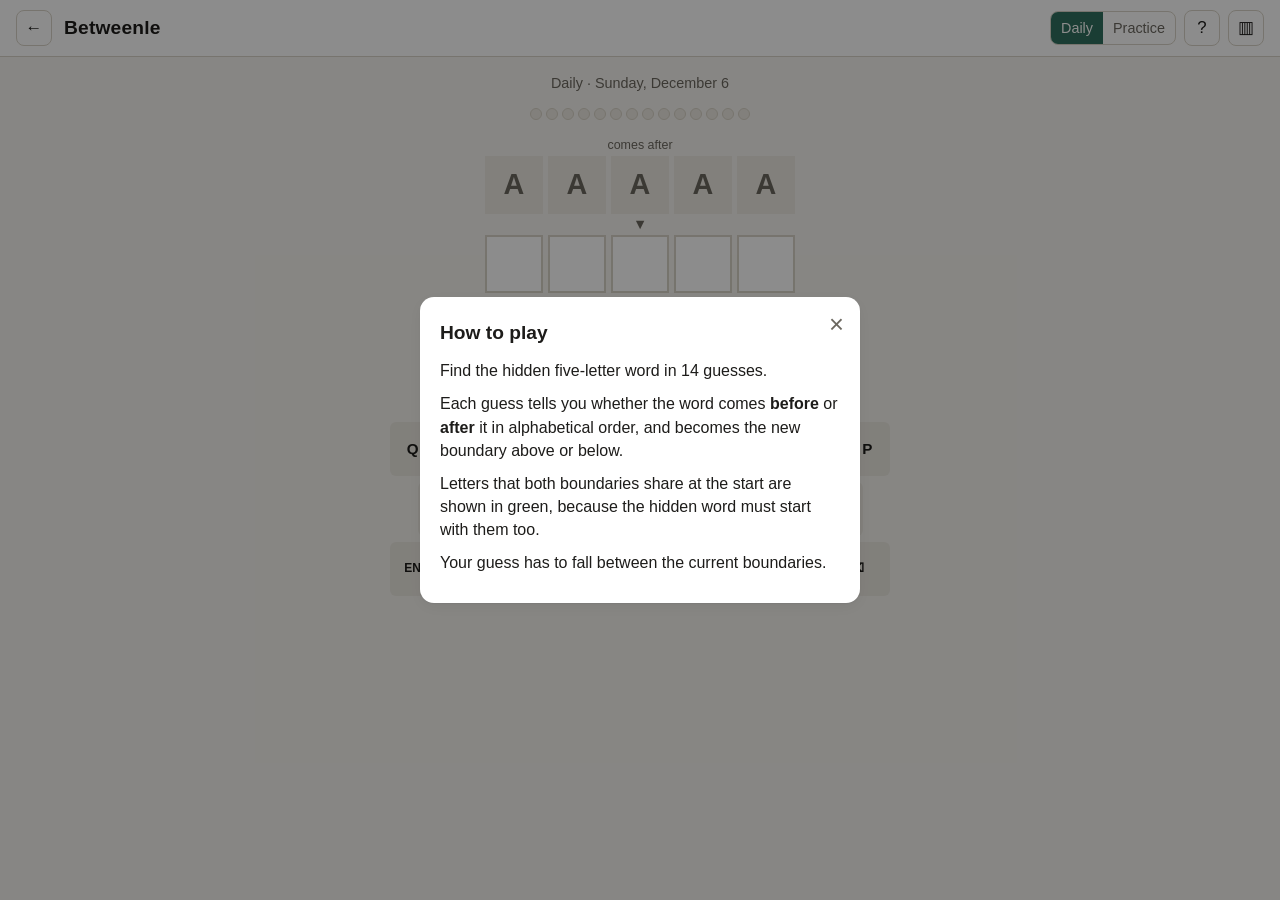
==== games/betweenle.html @ 0608c27d "Puzzle Hub: ad-free daily puzzles Hub page plus Wordle, Betweenle, Sudoku, Nonogram and Minesweeper," ====
<!doctype html>
<html lang="en">
<head>
  <meta charset="utf-8">
  <meta name="viewport" content="width=device-width, initial-scale=1">
  <meta name="referrer" content="no-referrer">
  <title>Betweenle · Puzzle Hub</title>
  <link rel="stylesheet" href="../css/style.css">
  <style>
    .bound .tile { background: var(--surface-2); border-color: transparent; color: var(--muted); }
    .bound .tile.shared { background: var(--correct); color: #fff; }
    .bound-label { font-size: .78rem; color: var(--muted); text-align: center; margin: 2px 0; }
    .arrow { text-align: center; color: var(--muted); font-size: .9rem; }
    .pips { display: flex; gap: 4px; flex-wrap: wrap; justify-content: center; }
    .pip { width: 12px; height: 12px; border-radius: 50%; background: var(--surface-2); border: 1px solid var(--border); }
    .pip.used { background: var(--muted); border-color: var(--muted); }
    .history { font-size: .85rem; color: var(--muted); text-align: center; max-width: 360px; }
  </style>
</head>
<body>
  <main class="game">
    <p class="subline" id="sub"></p>
    <div class="pips" id="pips"></div>
    <div>
      <div class="bound-label">comes after</div>
      <div class="row bound" id="low"></div>
      <div class="arrow">▼</div>
      <div class="row" id="input"></div>
      <div class="arrow">▼</div>
      <div class="row bound" id="high"></div>
      <div class="bound-label">comes before</div>
    </div>
    <div class="toolbar" id="after"></div>
    <div id="kb"></div>
    <p class="history" id="history"></p>
  </main>
  <script src="../js/common.js"></script>
  <script src="../js/words.js"></script>
  <script src="../js/wordgame.js"></script>
  <script>
    const GAME = 'betweenle', MAX = 14;
    const help = () => PZ.showModal('How to play', `
      <p>Find the hidden five-letter word in ${MAX} guesses.</p>
      <p>Each guess tells you whether the word comes <b>before</b> or <b>after</b> it in alphabetical order, and becomes the new boundary above or below.</p>
      <p>Letters that both boundaries share at the start are shown in green, because the hidden word must start with them too.</p>
      <p>Your guess has to fall between the current boundaries.</p>`);
    PZ.header(GAME, { onHelp: help });

    const today = PZ.todayKey();
    let answer, guesses, current = '', over = false;
    const tiles = (id) => {
      const row = document.getElementById(id);
      row.replaceChildren(...[...Array(5)].map(() => PZ.el('div', { class: 'tile' })));
      return [...row.children];
    };
    const lowTiles = tiles('low'), inTiles = tiles('input'), highTiles = tiles('high');
    const kb = WG.keyboard(onKey);
    document.getElementById('kb').append(kb.node);

    function bounds() {
      let low = null, high = null;
      for (const g of guesses) {
        if (g < answer && (!low || g > low)) low = g;
        if (g > answer && (!high || g < high)) high = g;
      }
      return { low, high };
    }

    function render() {
      const { low, high } = bounds();
      let shared = 0;
      if (low && high) while (shared < 5 && low[shared] === high[shared]) shared++;
      const fill = (ts, word, placeholder) => ts.forEach((t, i) => {
        t.textContent = word ? word[i] : placeholder[i];
        t.className = 'tile' + (word && i < shared ? ' shared' : '');
      });
      fill(lowTiles, low, 'aaaaa');
      fill(highTiles, high, 'zzzzz');
      const won = guesses.includes(answer);
      const shown = over ? answer : current;
      inTiles.forEach((t, i) => {
        t.textContent = shown[i] || '';
        t.className = 'tile' + (shown[i] ? ' filled' : '') + (over ? (won ? ' correct' : ' absent') : '');
      });
      document.getElementById('pips').replaceChildren(...[...Array(MAX)].map((_, i) => PZ.el('span', { class: `pip${i < guesses.length ? ' used' : ''}` })));
      document.getElementById('history').textContent = guesses.length ? 'Guesses: ' + guesses.map((g) => g.toUpperCase()).join(' · ') : '';
      // Dim first letters that are already ruled out.
      const lo = low ? low[0] : 'a', hi = high ? high[0] : 'z';
      for (const [k, b] of Object.entries(kb.keys)) b.classList.toggle('dim', k.length === 1 && current.length === 0 && (k < lo || k > hi));
    }

    function finish(animate) {
      over = true;
      const won = guesses.includes(answer);
      if (!PZ.isPractice) PZ.recordDaily(GAME, today, won, won ? guesses.length : null);
      render();
      const share = `Betweenle ${PZ.isPractice ? '(practice)' : today} ${won ? guesses.length : 'X'}/${MAX}`;
      document.getElementById('after').replaceChildren(
        PZ.el('span', { class: `done-banner${won ? '' : ' lost'}` }, won ? `Found in ${guesses.length}` : `The word was ${answer.toUpperCase()}`),
        PZ.el('button', { class: 'btn', onclick: () => WG.copy(share) }, 'Copy result'),
        PZ.isPractice ? PZ.el('button', { class: 'btn primary', onclick: newGame }, 'New word') : '');
      if (animate && !PZ.isPractice) setTimeout(() => PZ.showModal(won ? 'Found it!' : 'Out of guesses', PZ.statsPanel(GAME)), 400);
    }

    function onKey(k) {
      if (over) return;
      if (k === 'back') current = current.slice(0, -1);
      else if (k === 'enter') {
        if (current.length < 5) return PZ.toast('Not enough letters');
        if (!WG.isWord(current)) return PZ.toast('Not in word list');
        const { low, high } = bounds();
        if ((low && current <= low) || (high && current >= high)) return PZ.toast('Must be between the boundaries');
        guesses.push(current);
        current = '';
        if (!PZ.isPractice) PZ.saveDailyState(GAME, today, { guesses });
        if (guesses.includes(answer) || guesses.length === MAX) return finish(true);
      } else if (current.length < 5) current += k;
      render();
    }

    function newGame() {
      answer = WG.randomAnswer();
      guesses = [];
      current = '';
      over = false;
      document.getElementById('after').replaceChildren();
      render();
    }

    if (PZ.isPractice) {
      document.getElementById('sub').textContent = 'Practice: unlimited words, no effect on stats';
      newGame();
    } else {
      document.getElementById('sub').textContent = `Daily · ${PZ.prettyDate(today)}`;
      answer = WG.dailyAnswer(GAME, today);
      guesses = PZ.dailyState(GAME, today)?.guesses || [];
      if (guesses.includes(answer) || guesses.length >= MAX) finish(false);
      else { render(); if (!PZ.getStats(GAME).played) help(); }
    }
  </script>
</body>
</html>
---- css/style.css ----
:root {
  --bg: #f6f4ef;
  --surface: #ffffff;
  --surface-2: #ece9e1;
  --text: #1d1c1a;
  --muted: #6b675f;
  --border: #d8d3c7;
  --accent: #2f6f5e;
  --accent-text: #ffffff;
  --correct: #4c8c4a;
  --present: #c9a227;
  --absent: #8a867d;
  --danger: #b6412f;
  --focus: #2f6f5e;
  --cell-shade: #e3efe9;
  --radius: 10px;
  --shadow: 0 1px 2px rgba(0, 0, 0, .06), 0 4px 16px rgba(0, 0, 0, .06);
  color-scheme: light;
}
@media (prefers-color-scheme: dark) {
  :root {
    --bg: #161614;
    --surface: #212120;
    --surface-2: #2c2c2a;
    --text: #ecebe6;
    --muted: #a19d94;
    --border: #3b3a37;
    --accent: #5fb39a;
    --accent-text: #0f1c18;
    --correct: #5a9c57;
    --present: #b8952a;
    --absent: #4a4945;
    --danger: #e0715d;
    --focus: #5fb39a;
    --cell-shade: #23332e;
    --shadow: 0 1px 2px rgba(0, 0, 0, .4);
    color-scheme: dark;
  }
}

* { box-sizing: border-box; }
html, body { margin: 0; }
body {
  background: var(--bg);
  color: var(--text);
  font: 16px/1.45 -apple-system, BlinkMacSystemFont, "Segoe UI", Roboto, Helvetica, Arial, sans-serif;
  -webkit-tap-highlight-color: transparent;
  min-height: 100vh;
}
a { color: var(--accent); }
button { font: inherit; color: inherit; }
:focus-visible { outline: 2px solid var(--focus); outline-offset: 2px; }

/* ---------- top bar ---------- */
.topbar {
  display: flex; align-items: center; gap: 8px;
  padding: 10px 16px; border-bottom: 1px solid var(--border);
  background: var(--surface); position: sticky; top: 0; z-index: 5;
}
.topbar h1 { font-size: 1.2rem; margin: 0 auto 0 4px; letter-spacing: .01em; }
.icon-btn {
  display: inline-grid; place-items: center; width: 36px; height: 36px;
  border: 1px solid var(--border); border-radius: 8px; background: var(--surface);
  text-decoration: none; color: var(--text); cursor: pointer; font-size: 1.05rem;
}
.icon-btn:hover { background: var(--surface-2); }
.mode-switch { display: flex; border: 1px solid var(--border); border-radius: 8px; overflow: hidden; }
.mode-switch a { padding: 6px 10px; text-decoration: none; color: var(--muted); font-size: .9rem; }
.mode-switch a.active { background: var(--accent); color: var(--accent-text); }

main.game { max-width: 640px; margin: 0 auto; padding: 16px; display: flex; flex-direction: column; align-items: center; gap: 14px; }
.subline { color: var(--muted); font-size: .9rem; text-align: center; margin: 0; }
.toolbar { display: flex; flex-wrap: wrap; gap: 8px; justify-content: center; align-items: center; }

.btn {
  border: 1px solid var(--border); background: var(--surface); border-radius: 8px;
  padding: 8px 14px; cursor: pointer; font-weight: 600;
}
.btn:hover { background: var(--surface-2); }
.btn.primary { background: var(--accent); border-color: var(--accent); color: var(--accent-text); }
.btn.on { background: var(--accent); border-color: var(--accent); color: var(--accent-text); }
select.btn { font-weight: 500; }

/* ---------- modal & toast ---------- */
.modal-backdrop { position: fixed; inset: 0; background: rgba(0, 0, 0, .45); display: grid; place-items: center; padding: 16px; z-index: 50; }
.modal { background: var(--surface); border-radius: 14px; padding: 22px 20px 18px; width: min(440px, 100%); max-height: 90vh; overflow: auto; position: relative; box-shadow: var(--shadow); }
.modal h2 { margin: 0 0 12px; font-size: 1.2rem; }
.modal-close { position: absolute; top: 8px; right: 10px; border: 0; background: none; font-size: 1.6rem; cursor: pointer; color: var(--muted); }
.modal-body p { margin: 0 0 10px; }
.modal-body ul { padding-left: 20px; margin: 0 0 10px; }
.modal-actions { display: flex; gap: 8px; justify-content: center; margin-top: 16px; flex-wrap: wrap; }
.stats-grid { display: grid; grid-template-columns: repeat(auto-fit, minmax(72px, 1fr)); gap: 8px; }
.stat { background: var(--surface-2); border-radius: 8px; padding: 10px 4px; text-align: center; }
.stat strong { display: block; font-size: 1.35rem; }
.stat span { font-size: .75rem; color: var(--muted); }
.toasts { position: fixed; top: 70px; left: 50%; transform: translateX(-50%); display: grid; gap: 6px; z-index: 60; pointer-events: none; }
.toast { background: var(--text); color: var(--bg); padding: 8px 14px; border-radius: 8px; font-weight: 600; font-size: .9rem; }

/* ---------- hub ---------- */
.hub { max-width: 880px; margin: 0 auto; padding: 28px 16px 48px; }
.hub-head h1 { margin: 0; font-size: 1.9rem; letter-spacing: -.01em; }
.hub-head p { margin: 4px 0 0; color: var(--muted); }
.progress-line { margin: 18px 0 16px; font-weight: 600; }
.cards { display: grid; grid-template-columns: repeat(auto-fill, minmax(250px, 1fr)); gap: 12px; }
.card {
  background: var(--surface); border: 1px solid var(--border); border-radius: var(--radius);
  padding: 16px; display: flex; flex-direction: column; gap: 6px; box-shadow: var(--shadow);
}
.card h2 { margin: 0; font-size: 1.15rem; display: flex; align-items: center; gap: 8px; }
.card p { margin: 0; color: var(--muted); font-size: .92rem; flex: 1; }
.badge { font-size: .72rem; font-weight: 700; padding: 2px 8px; border-radius: 99px; background: var(--surface-2); color: var(--muted); margin-left: auto; }
.badge.done { background: var(--correct); color: #fff; }
.badge.lost { background: var(--danger); color: #fff; }
.badge.going { background: var(--present); color: #fff; }
.card-meta { font-size: .82rem; color: var(--muted); }
.card-actions { display: flex; gap: 8px; margin-top: 6px; }
.card-actions a { text-decoration: none; text-align: center; flex: 1; }
.hub-foot { margin-top: 32px; color: var(--muted); font-size: .85rem; }

/* ---------- word games ---------- */
.board { display: grid; gap: 5px; }
.row { display: grid; grid-template-columns: repeat(5, 1fr); gap: 5px; }
.tile {
  width: clamp(44px, 14vw, 58px); aspect-ratio: 1; display: grid; place-items: center;
  border: 2px solid var(--border); font-size: 1.8rem; font-weight: 800; text-transform: uppercase;
  background: var(--surface); user-select: none;
}
.tile.filled { border-color: var(--muted); }
.tile.correct, .tile.present, .tile.absent { color: #fff; border-color: transparent; }
.tile.correct { background: var(--correct); }
.tile.present { background: var(--present); }
.tile.absent { background: var(--absent); }
.row.shake { animation: shake .35s; }
@keyframes shake { 20%, 60% { transform: translateX(-6px); } 40%, 80% { transform: translateX(6px); } }

.keyboard { width: 100%; max-width: 500px; display: grid; gap: 6px; user-select: none; }
.kb-row { display: flex; gap: 5px; justify-content: center; }
.key {
  flex: 1; min-width: 0; height: 54px; border: 0; border-radius: 6px; background: var(--surface-2);
  font-weight: 700; text-transform: uppercase; cursor: pointer; font-size: .95rem; padding: 0;
}
.key.wide { flex: 1.5; font-size: .75rem; }
.key.correct { background: var(--correct); color: #fff; }
.key.present { background: var(--present); color: #fff; }
.key.absent { background: var(--absent); color: #fff; opacity: .75; }
.key.dim { opacity: .3; }
.spacer { flex: .5; }

/* ---------- grid puzzles ---------- */
.timer { font-variant-numeric: tabular-nums; font-weight: 700; font-size: 1.1rem; }
.done-banner { background: var(--correct); color: #fff; border-radius: 8px; padding: 8px 14px; font-weight: 700; text-align: center; }
.done-banner.lost { background: var(--danger); }
#kb { width: 100%; display: flex; justify-content: center; }
@media (max-width: 440px) {
  .topbar { gap: 6px; padding: 8px 12px; }
  .topbar h1 { font-size: 1rem; }
  .icon-btn { width: 32px; height: 32px; }
  .mode-switch a { padding: 5px 8px; font-size: .82rem; }
}
.topbar h1 { min-width: 0; overflow: hidden; text-overflow: ellipsis; white-space: nowrap; }
.mode-switch, .icon-btn { flex-shrink: 0; }
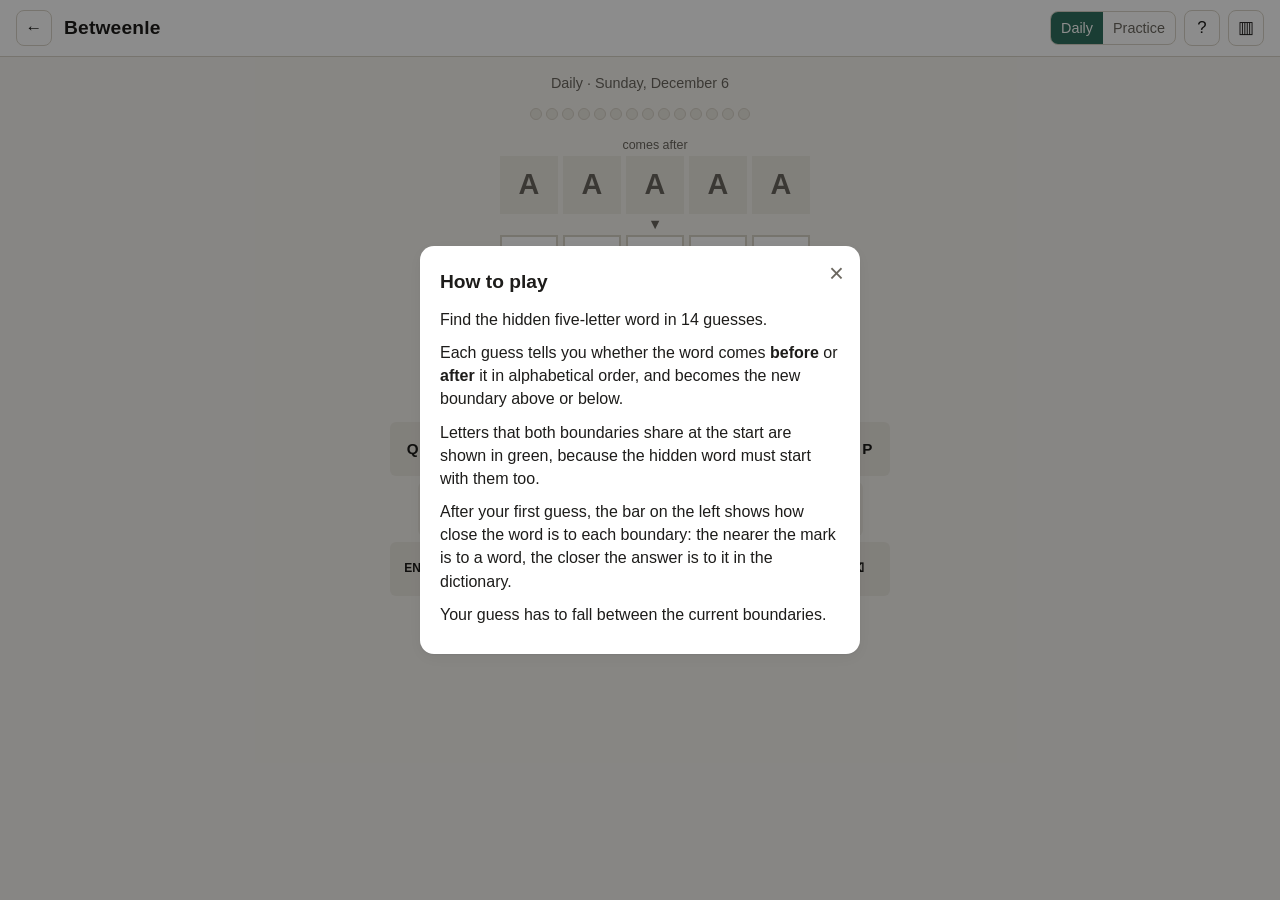
==== commit 0651caec: "Betweenle: add closeness scale between the boundaries After the first guess a bar beside the words s" ====
--- a/games/betweenle.html
+++ b/games/betweenle.html
@@ -14,6 +14,11 @@
     .pips { display: flex; gap: 4px; flex-wrap: wrap; justify-content: center; }
     .pip { width: 12px; height: 12px; border-radius: 50%; background: var(--surface-2); border: 1px solid var(--border); }
     .pip.used { background: var(--muted); border-color: var(--muted); }
+    .stack-wrap { display: flex; gap: 12px; align-items: stretch; }
+    .scale { width: 18px; position: relative; margin: 22px 0; border-radius: 9px; background: var(--surface); border: 2px solid var(--muted); overflow: hidden; transition: opacity .3s; }
+    .scale.hidden { opacity: 0; }
+    .scale-fill { position: absolute; left: 0; right: 0; top: 0; background: var(--accent); transition: height .5s ease; }
+    .scale-mark { position: absolute; left: 0; right: 0; height: 4px; background: var(--present); transform: translateY(-50%); transition: top .5s ease; }
     .history { font-size: .85rem; color: var(--muted); text-align: center; max-width: 360px; }
   </style>
 </head>
@@ -21,7 +26,9 @@
   <main class="game">
     <p class="subline" id="sub"></p>
     <div class="pips" id="pips"></div>
-    <div>
+    <div class="stack-wrap">
+      <div class="scale hidden" id="scale" title="Where the word sits between the two boundaries"><div class="scale-fill" id="scaleFill"></div><div class="scale-mark" id="scaleMark"></div></div>
+      <div>
       <div class="bound-label">comes after</div>
       <div class="row bound" id="low"></div>
       <div class="arrow">▼</div>
@@ -29,6 +36,7 @@
       <div class="arrow">▼</div>
       <div class="row bound" id="high"></div>
       <div class="bound-label">comes before</div>
+      </div>
     </div>
     <div class="toolbar" id="after"></div>
     <div id="kb"></div>
@@ -43,6 +51,7 @@
       <p>Find the hidden five-letter word in ${MAX} guesses.</p>
       <p>Each guess tells you whether the word comes <b>before</b> or <b>after</b> it in alphabetical order, and becomes the new boundary above or below.</p>
       <p>Letters that both boundaries share at the start are shown in green, because the hidden word must start with them too.</p>
+      <p>After your first guess, the bar on the left shows how close the word is to each boundary: the nearer the mark is to a word, the closer the answer is to it in the dictionary.</p>
       <p>Your guess has to fall between the current boundaries.</p>`);
     PZ.header(GAME, { onHelp: help });
 
@@ -66,8 +75,25 @@
       return { low, high };
     }
 
+    // Position in the alphabetical guess list drives the closeness scale.
+    const SORTED = [...window.WORDS.valid].sort();
+    const rank = (w) => {
+      let lo = 0, hi = SORTED.length;
+      while (lo < hi) { const mid = (lo + hi) >> 1; if (SORTED[mid] < w) lo = mid + 1; else hi = mid; }
+      return lo;
+    };
+    function renderScale(low, high) {
+      const scale = document.getElementById('scale');
+      scale.classList.toggle('hidden', !guesses.length);
+      const a = low ? rank(low) : 0, b = high ? rank(high) : SORTED.length;
+      const pct = (100 * (rank(answer) - a)) / Math.max(1, b - a);
+      document.getElementById('scaleFill').style.height = `${pct}%`;
+      document.getElementById('scaleMark').style.top = `${pct}%`;
+    }
+
     function render() {
       const { low, high } = bounds();
+      renderScale(low, high);
       let shared = 0;
       if (low && high) while (shared < 5 && low[shared] === high[shared]) shared++;
       const fill = (ts, word, placeholder) => ts.forEach((t, i) => {
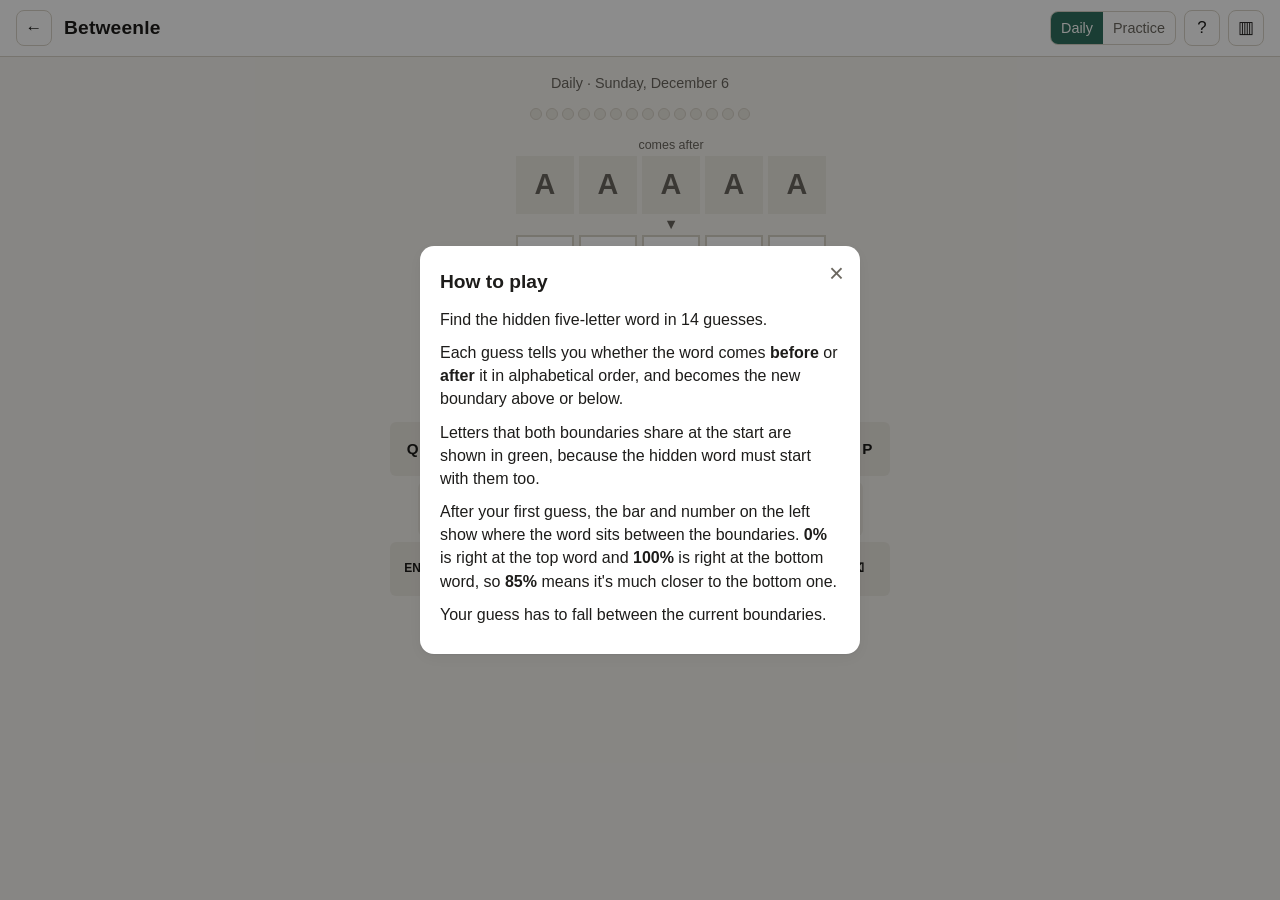
==== commit 1340746f: "Betweenle: show the scale position as a percentage A number beside the marker gives how far the hidd" ====
--- a/games/betweenle.html
+++ b/games/betweenle.html
@@ -14,9 +14,11 @@
     .pips { display: flex; gap: 4px; flex-wrap: wrap; justify-content: center; }
     .pip { width: 12px; height: 12px; border-radius: 50%; background: var(--surface-2); border: 1px solid var(--border); }
     .pip.used { background: var(--muted); border-color: var(--muted); }
-    .stack-wrap { display: flex; gap: 12px; align-items: stretch; }
-    .scale { width: 18px; position: relative; margin: 22px 0; border-radius: 9px; background: var(--surface); border: 2px solid var(--muted); overflow: hidden; transition: opacity .3s; }
-    .scale.hidden { opacity: 0; }
+    .stack-wrap { display: flex; gap: 8px; align-items: stretch; }
+    .scale-col { position: relative; display: flex; margin: 22px 0; padding-left: 36px; transition: opacity .3s; }
+    .scale-col.hidden { opacity: 0; }
+    .scale-label { position: absolute; left: 0; width: 32px; text-align: right; font-weight: 800; font-size: .85rem; font-variant-numeric: tabular-nums; transform: translateY(-50%); transition: top .5s ease; }
+    .scale { width: 18px; position: relative; border-radius: 9px; background: var(--surface); border: 2px solid var(--muted); overflow: hidden; }
     .scale-fill { position: absolute; left: 0; right: 0; top: 0; background: var(--accent); transition: height .5s ease; }
     .scale-mark { position: absolute; left: 0; right: 0; height: 4px; background: var(--present); transform: translateY(-50%); transition: top .5s ease; }
     .history { font-size: .85rem; color: var(--muted); text-align: center; max-width: 360px; }
@@ -27,7 +29,10 @@
     <p class="subline" id="sub"></p>
     <div class="pips" id="pips"></div>
     <div class="stack-wrap">
-      <div class="scale hidden" id="scale" title="Where the word sits between the two boundaries"><div class="scale-fill" id="scaleFill"></div><div class="scale-mark" id="scaleMark"></div></div>
+      <div class="scale-col hidden" id="scale" title="How far the word is from the top boundary toward the bottom one">
+        <div class="scale-label" id="scaleLabel"></div>
+        <div class="scale"><div class="scale-fill" id="scaleFill"></div><div class="scale-mark" id="scaleMark"></div></div>
+      </div>
       <div>
       <div class="bound-label">comes after</div>
       <div class="row bound" id="low"></div>
@@ -51,7 +56,7 @@
       <p>Find the hidden five-letter word in ${MAX} guesses.</p>
       <p>Each guess tells you whether the word comes <b>before</b> or <b>after</b> it in alphabetical order, and becomes the new boundary above or below.</p>
       <p>Letters that both boundaries share at the start are shown in green, because the hidden word must start with them too.</p>
-      <p>After your first guess, the bar on the left shows how close the word is to each boundary: the nearer the mark is to a word, the closer the answer is to it in the dictionary.</p>
+      <p>After your first guess, the bar and number on the left show where the word sits between the boundaries. <b>0%</b> is right at the top word and <b>100%</b> is right at the bottom word, so <b>85%</b> means it's much closer to the bottom one.</p>
       <p>Your guess has to fall between the current boundaries.</p>`);
     PZ.header(GAME, { onHelp: help });
 
@@ -89,6 +94,9 @@
       const pct = (100 * (rank(answer) - a)) / Math.max(1, b - a);
       document.getElementById('scaleFill').style.height = `${pct}%`;
       document.getElementById('scaleMark').style.top = `${pct}%`;
+      const label = document.getElementById('scaleLabel');
+      label.style.top = `${pct}%`;
+      label.textContent = `${Math.round(pct)}%`;
     }
 
     function render() {
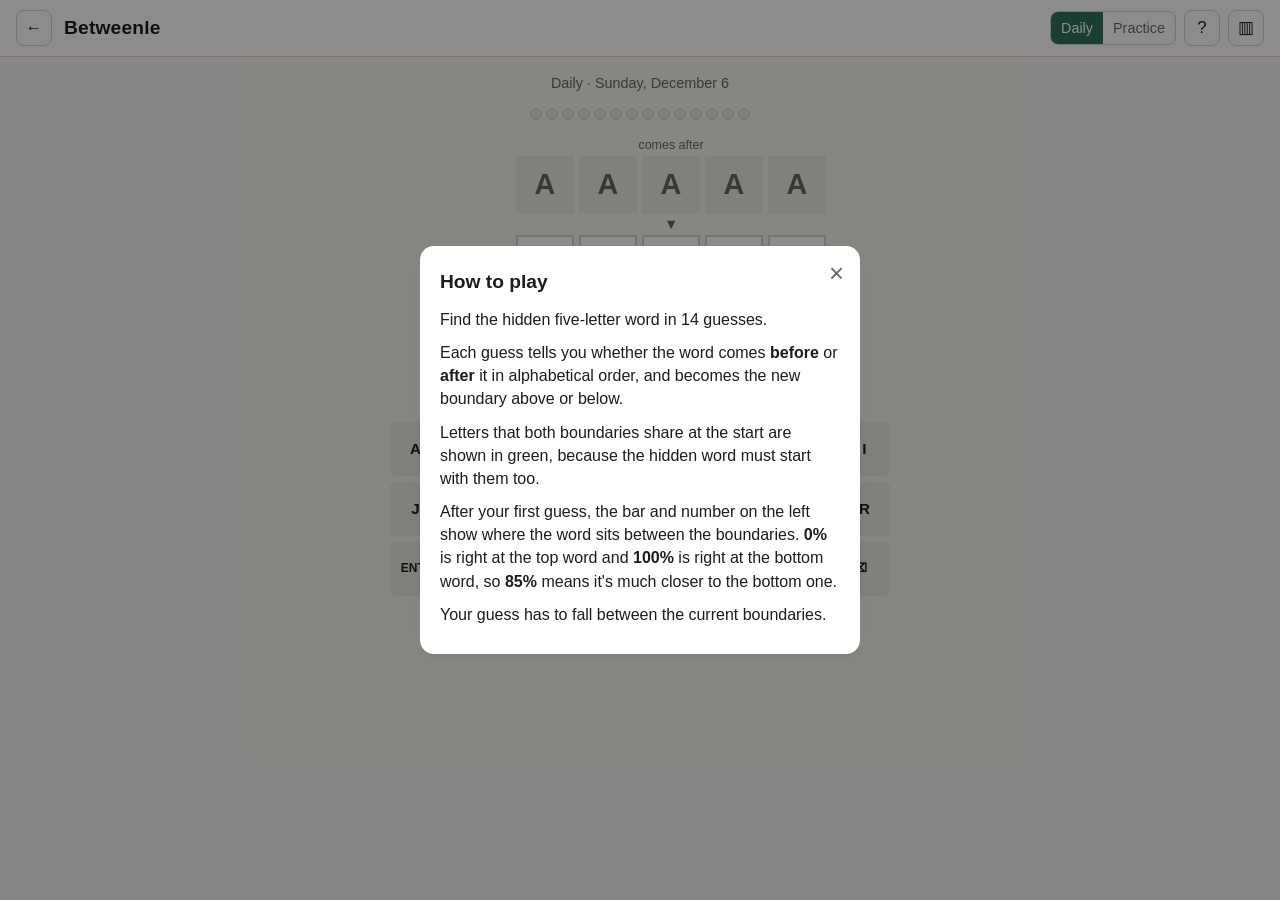
==== commit e31bbbd4: "Betweenle: alphabetical on-screen keyboard Word-game keyboard now takes a layout; Betweenle uses A-Z" ====
--- a/games/betweenle.html
+++ b/games/betweenle.html
@@ -68,7 +68,7 @@
       return [...row.children];
     };
     const lowTiles = tiles('low'), inTiles = tiles('input'), highTiles = tiles('high');
-    const kb = WG.keyboard(onKey);
+    const kb = WG.keyboard(onKey, 'abc');
     document.getElementById('kb').append(kb.node);
 
     function bounds() {
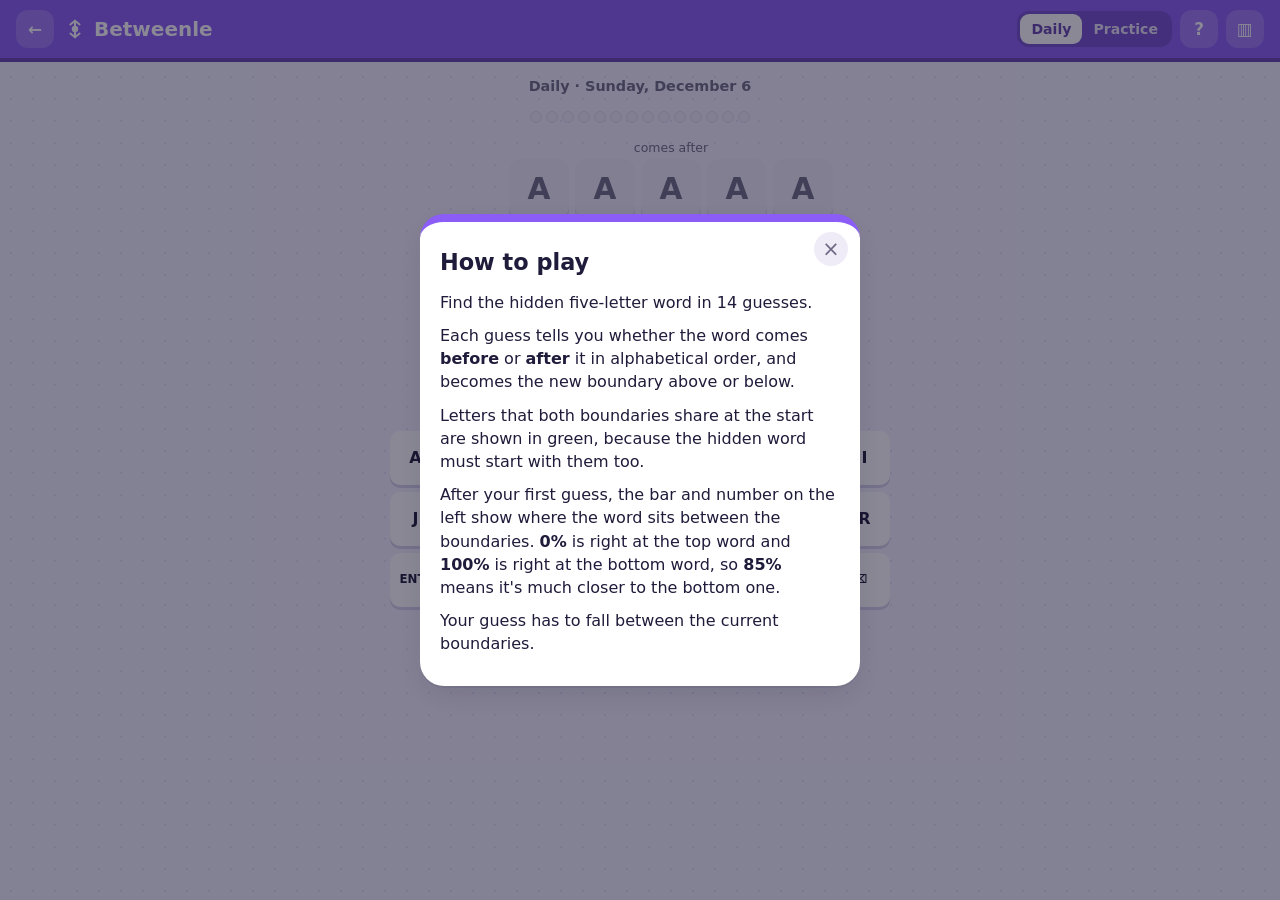
==== commit 029d0835: "Playful redesign Each game gets its own colour and icon, used for its top bar, buttons and boards. C" ====
--- a/games/betweenle.html
+++ b/games/betweenle.html
@@ -128,12 +128,13 @@
       const won = guesses.includes(answer);
       if (!PZ.isPractice) PZ.recordDaily(GAME, today, won, won ? guesses.length : null);
       render();
+      if (won && animate) { document.getElementById('input').classList.add('win'); PZ.confetti(); }
       const share = `Betweenle ${PZ.isPractice ? '(practice)' : today} ${won ? guesses.length : 'X'}/${MAX}`;
       document.getElementById('after').replaceChildren(
         PZ.el('span', { class: `done-banner${won ? '' : ' lost'}` }, won ? `Found in ${guesses.length}` : `The word was ${answer.toUpperCase()}`),
         PZ.el('button', { class: 'btn', onclick: () => WG.copy(share) }, 'Copy result'),
         PZ.isPractice ? PZ.el('button', { class: 'btn primary', onclick: newGame }, 'New word') : '');
-      if (animate && !PZ.isPractice) setTimeout(() => PZ.showModal(won ? 'Found it!' : 'Out of guesses', PZ.statsPanel(GAME)), 400);
+      if (animate && !PZ.isPractice) setTimeout(() => PZ.showModal(won ? 'Found it!' : 'Out of guesses', PZ.statsPanel(GAME)), won ? 1100 : 400);
     }
 
     function onKey(k) {
@@ -157,6 +158,7 @@
       guesses = [];
       current = '';
       over = false;
+      document.getElementById('input').classList.remove('win');
       document.getElementById('after').replaceChildren();
       render();
     }
--- a/css/style.css
+++ b/css/style.css
@@ -1,161 +1,213 @@
+/* Playful theme. Each page sets --game to its own colour (see GAMES in common.js). */
 :root {
-  --bg: #f6f4ef;
+  --game: #7c5cff;
+  --accent-text: #ffffff;
+
+  --bg: #f4f1ff;
+  --bg-dot: #e4defa;
   --surface: #ffffff;
-  --surface-2: #ece9e1;
-  --text: #1d1c1a;
-  --muted: #6b675f;
-  --border: #d8d3c7;
-  --accent: #2f6f5e;
-  --accent-text: #ffffff;
-  --correct: #4c8c4a;
-  --present: #c9a227;
-  --absent: #8a867d;
-  --danger: #b6412f;
-  --focus: #2f6f5e;
-  --cell-shade: #e3efe9;
-  --radius: 10px;
-  --shadow: 0 1px 2px rgba(0, 0, 0, .06), 0 4px 16px rgba(0, 0, 0, .06);
+  --surface-2: #efecf8;
+  --text: #1f1b3a;
+  --muted: #6e6a85;
+  --border: #e0dbf0;
+  --raise: #d6d0ea;
+  --correct: #22b06b;
+  --present: #f0b429;
+  --absent: #8d89a6;
+  --danger: #ef4466;
+  --focus: var(--game);
+  --cell-shade: var(--game-soft);
+  --radius: 18px;
+  --shadow: 0 2px 0 rgba(31, 27, 58, .06), 0 10px 30px -12px rgba(31, 27, 58, .22);
+  --font: ui-rounded, "SF Pro Rounded", "Nunito", "Varela Round", system-ui, -apple-system, "Segoe UI", Roboto, sans-serif;
   color-scheme: light;
 }
 @media (prefers-color-scheme: dark) {
   :root {
-    --bg: #161614;
-    --surface: #212120;
-    --surface-2: #2c2c2a;
-    --text: #ecebe6;
-    --muted: #a19d94;
-    --border: #3b3a37;
-    --accent: #5fb39a;
-    --accent-text: #0f1c18;
-    --correct: #5a9c57;
-    --present: #b8952a;
-    --absent: #4a4945;
-    --danger: #e0715d;
-    --focus: #5fb39a;
-    --cell-shade: #23332e;
-    --shadow: 0 1px 2px rgba(0, 0, 0, .4);
+    --bg: #14122b;
+    --bg-dot: #1d1a3a;
+    --surface: #1f1c3d;
+    --surface-2: #2a2650;
+    --text: #f2f0ff;
+    --muted: #a9a4c9;
+    --border: #34305e;
+    --raise: #100e24;
+    --absent: #4a466e;
+    --shadow: 0 2px 0 rgba(0, 0, 0, .25), 0 12px 30px -12px rgba(0, 0, 0, .6);
     color-scheme: dark;
   }
+}
+
+/* Shades derived from --game are re-declared wherever --game is set, so they follow it. */
+:root, [style*="--game"] {
+  --accent: var(--game);
+  --game-dark: color-mix(in srgb, var(--game) 72%, #000);
+  --game-soft: color-mix(in srgb, var(--game) 14%, var(--surface));
 }
 
 * { box-sizing: border-box; }
 html, body { margin: 0; }
 body {
-  background: var(--bg);
+  background: var(--bg) radial-gradient(var(--bg-dot) 1.5px, transparent 1.5px) 0 0 / 22px 22px;
   color: var(--text);
-  font: 16px/1.45 -apple-system, BlinkMacSystemFont, "Segoe UI", Roboto, Helvetica, Arial, sans-serif;
+  font: 16px/1.45 var(--font);
   -webkit-tap-highlight-color: transparent;
   min-height: 100vh;
 }
-a { color: var(--accent); }
-button { font: inherit; color: inherit; }
-:focus-visible { outline: 2px solid var(--focus); outline-offset: 2px; }
-
-/* ---------- top bar ---------- */
+a { color: var(--game); }
+button, select { font: inherit; color: inherit; }
+:focus-visible { outline: 3px solid var(--focus); outline-offset: 2px; }
+
+/* ---------- buttons ---------- */
+.btn {
+  display: inline-flex; align-items: center; justify-content: center; gap: 6px;
+  border: 2px solid var(--border); background: var(--surface); color: var(--text);
+  border-radius: 14px; padding: 9px 16px; cursor: pointer; font-weight: 800;
+  box-shadow: 0 3px 0 var(--raise); transition: transform .08s, box-shadow .08s; text-decoration: none;
+}
+.btn:hover { background: var(--surface-2); }
+.btn:active { transform: translateY(2px); box-shadow: 0 1px 0 var(--raise); }
+.btn.primary, .btn.on {
+  background: var(--game); border-color: var(--game); color: #fff; box-shadow: 0 4px 0 var(--game-dark);
+}
+.btn.primary:hover, .btn.on:hover { filter: brightness(1.06); background: var(--game); }
+.btn.primary:active, .btn.on:active { box-shadow: 0 1px 0 var(--game-dark); }
+select.btn { font-weight: 700; padding-right: 12px; }
+
+/* ---------- game top bar ---------- */
 .topbar {
   display: flex; align-items: center; gap: 8px;
-  padding: 10px 16px; border-bottom: 1px solid var(--border);
-  background: var(--surface); position: sticky; top: 0; z-index: 5;
-}
-.topbar h1 { font-size: 1.2rem; margin: 0 auto 0 4px; letter-spacing: .01em; }
+  padding: 10px 16px; background: var(--game); color: #fff;
+  position: sticky; top: 0; z-index: 5; box-shadow: 0 4px 0 var(--game-dark);
+}
+.topbar h1 { font-size: 1.25rem; margin: 0 auto 0 2px; font-weight: 900; display: flex; align-items: center; gap: 8px;
+  min-width: 0; overflow: hidden; text-overflow: ellipsis; white-space: nowrap; }
+.topbar h1 svg { width: 22px; height: 22px; flex-shrink: 0; }
 .icon-btn {
-  display: inline-grid; place-items: center; width: 36px; height: 36px;
-  border: 1px solid var(--border); border-radius: 8px; background: var(--surface);
-  text-decoration: none; color: var(--text); cursor: pointer; font-size: 1.05rem;
-}
-.icon-btn:hover { background: var(--surface-2); }
-.mode-switch { display: flex; border: 1px solid var(--border); border-radius: 8px; overflow: hidden; }
-.mode-switch a { padding: 6px 10px; text-decoration: none; color: var(--muted); font-size: .9rem; }
-.mode-switch a.active { background: var(--accent); color: var(--accent-text); }
-
-main.game { max-width: 640px; margin: 0 auto; padding: 16px; display: flex; flex-direction: column; align-items: center; gap: 14px; }
-.subline { color: var(--muted); font-size: .9rem; text-align: center; margin: 0; }
+  display: inline-grid; place-items: center; width: 38px; height: 38px; flex-shrink: 0;
+  border: 0; border-radius: 12px; background: rgba(255, 255, 255, .18); color: #fff;
+  text-decoration: none; cursor: pointer; font-size: 1.05rem; font-weight: 900;
+}
+.icon-btn:hover { background: rgba(255, 255, 255, .3); }
+.mode-switch { display: flex; background: rgba(0, 0, 0, .16); border-radius: 12px; padding: 3px; flex-shrink: 0; }
+.mode-switch a { padding: 5px 11px; text-decoration: none; color: rgba(255, 255, 255, .85); font-size: .88rem; font-weight: 800; border-radius: 9px; }
+.mode-switch a.active { background: #fff; color: var(--game-dark); }
+@media (prefers-color-scheme: dark) { .mode-switch a.active { color: var(--game); background: var(--bg); } }
+
+main.game { max-width: 640px; margin: 0 auto; padding: 18px 16px 32px; display: flex; flex-direction: column; align-items: center; gap: 14px; }
+.subline { color: var(--muted); font-size: .9rem; font-weight: 700; text-align: center; margin: 0; }
 .toolbar { display: flex; flex-wrap: wrap; gap: 8px; justify-content: center; align-items: center; }
 
-.btn {
-  border: 1px solid var(--border); background: var(--surface); border-radius: 8px;
-  padding: 8px 14px; cursor: pointer; font-weight: 600;
-}
-.btn:hover { background: var(--surface-2); }
-.btn.primary { background: var(--accent); border-color: var(--accent); color: var(--accent-text); }
-.btn.on { background: var(--accent); border-color: var(--accent); color: var(--accent-text); }
-select.btn { font-weight: 500; }
-
 /* ---------- modal & toast ---------- */
-.modal-backdrop { position: fixed; inset: 0; background: rgba(0, 0, 0, .45); display: grid; place-items: center; padding: 16px; z-index: 50; }
-.modal { background: var(--surface); border-radius: 14px; padding: 22px 20px 18px; width: min(440px, 100%); max-height: 90vh; overflow: auto; position: relative; box-shadow: var(--shadow); }
-.modal h2 { margin: 0 0 12px; font-size: 1.2rem; }
-.modal-close { position: absolute; top: 8px; right: 10px; border: 0; background: none; font-size: 1.6rem; cursor: pointer; color: var(--muted); }
+.modal-backdrop { position: fixed; inset: 0; background: rgba(20, 18, 43, .5); display: grid; place-items: center; padding: 16px; z-index: 50; animation: fade .2s ease; }
+.modal { background: var(--surface); border-radius: 24px; padding: 24px 20px 20px; width: min(440px, 100%); max-height: 90vh; overflow: auto; position: relative;
+  box-shadow: var(--shadow); border-top: 8px solid var(--game); animation: pop-in .35s cubic-bezier(.2, 1.4, .4, 1); }
+.modal h2 { margin: 0 0 12px; font-size: 1.4rem; font-weight: 900; }
+.modal-close { position: absolute; top: 10px; right: 12px; border: 0; background: var(--surface-2); width: 34px; height: 34px; border-radius: 50%; font-size: 1.3rem; cursor: pointer; color: var(--muted); }
 .modal-body p { margin: 0 0 10px; }
 .modal-body ul { padding-left: 20px; margin: 0 0 10px; }
+.modal-body li { margin-bottom: 4px; }
 .modal-actions { display: flex; gap: 8px; justify-content: center; margin-top: 16px; flex-wrap: wrap; }
-.stats-grid { display: grid; grid-template-columns: repeat(auto-fit, minmax(72px, 1fr)); gap: 8px; }
-.stat { background: var(--surface-2); border-radius: 8px; padding: 10px 4px; text-align: center; }
-.stat strong { display: block; font-size: 1.35rem; }
-.stat span { font-size: .75rem; color: var(--muted); }
-.toasts { position: fixed; top: 70px; left: 50%; transform: translateX(-50%); display: grid; gap: 6px; z-index: 60; pointer-events: none; }
-.toast { background: var(--text); color: var(--bg); padding: 8px 14px; border-radius: 8px; font-weight: 600; font-size: .9rem; }
+.stats-grid { display: grid; grid-template-columns: repeat(auto-fit, minmax(74px, 1fr)); gap: 8px; }
+.stat { background: var(--game-soft); border-radius: 14px; padding: 12px 4px; text-align: center; }
+.stat strong { display: block; font-size: 1.5rem; font-weight: 900; color: var(--game); }
+.stat span { font-size: .74rem; color: var(--muted); font-weight: 700; }
+.toasts { position: fixed; top: 76px; left: 50%; transform: translateX(-50%); display: grid; gap: 6px; z-index: 60; pointer-events: none; }
+.toast { background: var(--text); color: var(--bg); padding: 9px 16px; border-radius: 12px; font-weight: 800; font-size: .92rem; animation: pop-in .25s ease; }
+@keyframes fade { from { opacity: 0; } }
+@keyframes pop-in { from { transform: scale(.85); opacity: 0; } }
 
 /* ---------- hub ---------- */
-.hub { max-width: 880px; margin: 0 auto; padding: 28px 16px 48px; }
-.hub-head h1 { margin: 0; font-size: 1.9rem; letter-spacing: -.01em; }
-.hub-head p { margin: 4px 0 0; color: var(--muted); }
-.progress-line { margin: 18px 0 16px; font-weight: 600; }
-.cards { display: grid; grid-template-columns: repeat(auto-fill, minmax(250px, 1fr)); gap: 12px; }
+.hub { max-width: 900px; margin: 0 auto; padding: 28px 16px 48px; }
+.hub-head { display: flex; align-items: center; gap: 14px; flex-wrap: wrap; }
+.logo { width: 56px; height: 56px; border-radius: 18px; background: var(--game); display: grid; place-items: center; font-size: 1.9rem;
+  box-shadow: 0 4px 0 var(--game-dark); transform: rotate(-6deg); }
+.hub-head h1 { margin: 0; font-size: 2rem; font-weight: 900; letter-spacing: -.02em; line-height: 1.1; }
+.hub-head p { margin: 2px 0 0; color: var(--muted); font-weight: 700; }
+.streak-chip { margin-left: auto; background: var(--surface); border: 2px solid var(--border); border-radius: 99px; padding: 6px 14px; font-weight: 900; box-shadow: 0 3px 0 var(--raise); }
+.today { margin: 22px 0 18px; background: var(--surface); border-radius: var(--radius); padding: 16px 18px; box-shadow: var(--shadow); }
+.today-top { display: flex; flex-wrap: wrap; justify-content: space-between; align-items: baseline; gap: 2px 12px; margin-bottom: 10px; }
+.today-top strong { font-size: 1.1rem; font-weight: 900; }
+.today-top span { color: var(--muted); font-weight: 700; font-size: .9rem; }
+.segments { display: flex; gap: 6px; }
+.segments span { flex: 1; height: 12px; border-radius: 99px; background: var(--surface-2); transition: background .3s; }
+.cards { display: grid; grid-template-columns: repeat(auto-fill, minmax(260px, 1fr)); gap: 16px; }
 .card {
-  background: var(--surface); border: 1px solid var(--border); border-radius: var(--radius);
-  padding: 16px; display: flex; flex-direction: column; gap: 6px; box-shadow: var(--shadow);
-}
-.card h2 { margin: 0; font-size: 1.15rem; display: flex; align-items: center; gap: 8px; }
-.card p { margin: 0; color: var(--muted); font-size: .92rem; flex: 1; }
-.badge { font-size: .72rem; font-weight: 700; padding: 2px 8px; border-radius: 99px; background: var(--surface-2); color: var(--muted); margin-left: auto; }
+  background: var(--surface); border-radius: var(--radius); padding: 18px; display: flex; flex-direction: column; gap: 8px;
+  box-shadow: var(--shadow); border-bottom: 5px solid var(--game); transition: transform .15s ease;
+}
+.card:hover { transform: translateY(-3px) rotate(-.4deg); }
+.card-top { display: flex; align-items: center; gap: 12px; }
+.game-icon { width: 48px; height: 48px; border-radius: 15px; background: var(--game); color: #fff; display: grid; place-items: center; box-shadow: 0 3px 0 var(--game-dark); flex-shrink: 0; }
+.game-icon svg { width: 28px; height: 28px; }
+.card h2 { margin: 0; font-size: 1.25rem; font-weight: 900; }
+.card p { margin: 0; color: var(--muted); font-size: .93rem; flex: 1; }
+.badge { font-size: .74rem; font-weight: 900; padding: 4px 10px; border-radius: 99px; background: var(--surface-2); color: var(--muted); margin-left: auto; white-space: nowrap; }
 .badge.done { background: var(--correct); color: #fff; }
 .badge.lost { background: var(--danger); color: #fff; }
-.badge.going { background: var(--present); color: #fff; }
-.card-meta { font-size: .82rem; color: var(--muted); }
+.badge.going { background: var(--present); color: #3a2a00; }
+.card-meta { font-size: .84rem; color: var(--muted); font-weight: 700; }
 .card-actions { display: flex; gap: 8px; margin-top: 6px; }
-.card-actions a { text-decoration: none; text-align: center; flex: 1; }
-.hub-foot { margin-top: 32px; color: var(--muted); font-size: .85rem; }
+.card-actions .btn { flex: 1; }
+.hub-foot { margin-top: 32px; color: var(--muted); font-size: .85rem; text-align: center; font-weight: 600; }
 
 /* ---------- word games ---------- */
-.board { display: grid; gap: 5px; }
-.row { display: grid; grid-template-columns: repeat(5, 1fr); gap: 5px; }
+.board { display: grid; gap: 6px; }
+.row { display: grid; grid-template-columns: repeat(5, 1fr); gap: 6px; }
 .tile {
-  width: clamp(44px, 14vw, 58px); aspect-ratio: 1; display: grid; place-items: center;
-  border: 2px solid var(--border); font-size: 1.8rem; font-weight: 800; text-transform: uppercase;
-  background: var(--surface); user-select: none;
-}
-.tile.filled { border-color: var(--muted); }
-.tile.correct, .tile.present, .tile.absent { color: #fff; border-color: transparent; }
-.tile.correct { background: var(--correct); }
-.tile.present { background: var(--present); }
-.tile.absent { background: var(--absent); }
+  width: clamp(46px, 14vw, 60px); aspect-ratio: 1; display: grid; place-items: center; border-radius: 12px;
+  border: 2px solid var(--border); font-size: 1.85rem; font-weight: 900; text-transform: uppercase;
+  background: var(--surface); user-select: none; box-shadow: 0 3px 0 var(--raise);
+}
+.tile.filled { border-color: var(--muted); animation: pop .12s ease; }
+.tile.correct, .tile.present, .tile.absent { color: #fff; border-color: transparent; animation: none; }
+.tile.correct { background: var(--correct); box-shadow: 0 3px 0 color-mix(in srgb, var(--correct) 70%, #000); }
+.tile.present { background: var(--present); box-shadow: 0 3px 0 color-mix(in srgb, var(--present) 70%, #000); }
+.tile.absent { background: var(--absent); box-shadow: 0 3px 0 color-mix(in srgb, var(--absent) 70%, #000); }
+.tile.flip { animation: flip .5s ease both; }
 .row.shake { animation: shake .35s; }
-@keyframes shake { 20%, 60% { transform: translateX(-6px); } 40%, 80% { transform: translateX(6px); } }
-
-.keyboard { width: 100%; max-width: 500px; display: grid; gap: 6px; user-select: none; }
+.row.win .tile { animation: hop .5s ease both; }
+.row.win .tile:nth-child(2) { animation-delay: .08s; } .row.win .tile:nth-child(3) { animation-delay: .16s; }
+.row.win .tile:nth-child(4) { animation-delay: .24s; } .row.win .tile:nth-child(5) { animation-delay: .32s; }
+@keyframes pop { 50% { transform: scale(1.12); } }
+@keyframes flip { 0% { transform: rotateX(0); } 50% { transform: rotateX(90deg); } 100% { transform: rotateX(0); } }
+@keyframes hop { 40% { transform: translateY(-14px); } 70% { transform: translateY(2px); } }
+@keyframes shake { 20%, 60% { transform: translateX(-7px); } 40%, 80% { transform: translateX(7px); } }
+
+#kb { width: 100%; display: flex; justify-content: center; }
+.keyboard { width: 100%; max-width: 500px; display: grid; gap: 7px; user-select: none; }
 .kb-row { display: flex; gap: 5px; justify-content: center; }
 .key {
-  flex: 1; min-width: 0; height: 54px; border: 0; border-radius: 6px; background: var(--surface-2);
-  font-weight: 700; text-transform: uppercase; cursor: pointer; font-size: .95rem; padding: 0;
-}
-.key.wide { flex: 1.5; font-size: .75rem; }
-.key.correct { background: var(--correct); color: #fff; }
-.key.present { background: var(--present); color: #fff; }
-.key.absent { background: var(--absent); color: #fff; opacity: .75; }
-.key.dim { opacity: .3; }
+  flex: 1; min-width: 0; height: 54px; border: 0; border-radius: 10px; background: var(--surface);
+  font-weight: 900; text-transform: uppercase; cursor: pointer; font-size: 1rem; padding: 0;
+  box-shadow: 0 3px 0 var(--raise); transition: transform .06s, box-shadow .06s;
+}
+.key:active { transform: translateY(2px); box-shadow: 0 1px 0 var(--raise); }
+.key.wide { flex: 1.5; font-size: .74rem; }
+.key.correct { background: var(--correct); color: #fff; box-shadow: 0 3px 0 color-mix(in srgb, var(--correct) 70%, #000); }
+.key.present { background: var(--present); color: #fff; box-shadow: 0 3px 0 color-mix(in srgb, var(--present) 70%, #000); }
+.key.absent { background: var(--absent); color: #fff; opacity: .6; box-shadow: none; }
+.key.dim { opacity: .28; }
 .spacer { flex: .5; }
 
 /* ---------- grid puzzles ---------- */
-.timer { font-variant-numeric: tabular-nums; font-weight: 700; font-size: 1.1rem; }
-.done-banner { background: var(--correct); color: #fff; border-radius: 8px; padding: 8px 14px; font-weight: 700; text-align: center; }
-.done-banner.lost { background: var(--danger); }
-#kb { width: 100%; display: flex; justify-content: center; }
+.timer, .counter { font-variant-numeric: tabular-nums; font-weight: 900; font-size: 1.05rem; background: var(--surface); border-radius: 12px; padding: 7px 12px; box-shadow: 0 3px 0 var(--raise); }
+.done-banner { background: var(--correct); color: #fff; border-radius: 14px; padding: 9px 16px; font-weight: 900; text-align: center; box-shadow: 0 4px 0 color-mix(in srgb, var(--correct) 70%, #000); animation: pop-in .35s cubic-bezier(.2, 1.4, .4, 1); }
+.done-banner.lost { background: var(--danger); box-shadow: 0 4px 0 color-mix(in srgb, var(--danger) 70%, #000); }
+.board-card { background: var(--surface); border-radius: var(--radius); padding: 12px; box-shadow: var(--shadow); max-width: 100%; }
+
+.confetti { position: fixed; inset: 0; pointer-events: none; z-index: 70; }
+
 @media (max-width: 440px) {
   .topbar { gap: 6px; padding: 8px 12px; }
-  .topbar h1 { font-size: 1rem; }
-  .icon-btn { width: 32px; height: 32px; }
-  .mode-switch a { padding: 5px 8px; font-size: .82rem; }
-}
-.topbar h1 { min-width: 0; overflow: hidden; text-overflow: ellipsis; white-space: nowrap; }
-.mode-switch, .icon-btn { flex-shrink: 0; }
+  .topbar h1 { font-size: clamp(.9rem, 4.2vw, 1.05rem); margin-right: auto; }
+  .topbar { gap: 5px; }
+  .topbar h1 svg { display: none; }
+  .icon-btn { width: 32px; height: 32px; border-radius: 10px; }
+  .mode-switch a { padding: 5px 8px; font-size: .8rem; }
+  .hub-head h1 { font-size: 1.7rem; }
+  .streak-chip { margin-left: 0; }
+}
+@media (prefers-reduced-motion: reduce) {
+  *, *::before, *::after { animation: none !important; transition: none !important; }
+}
